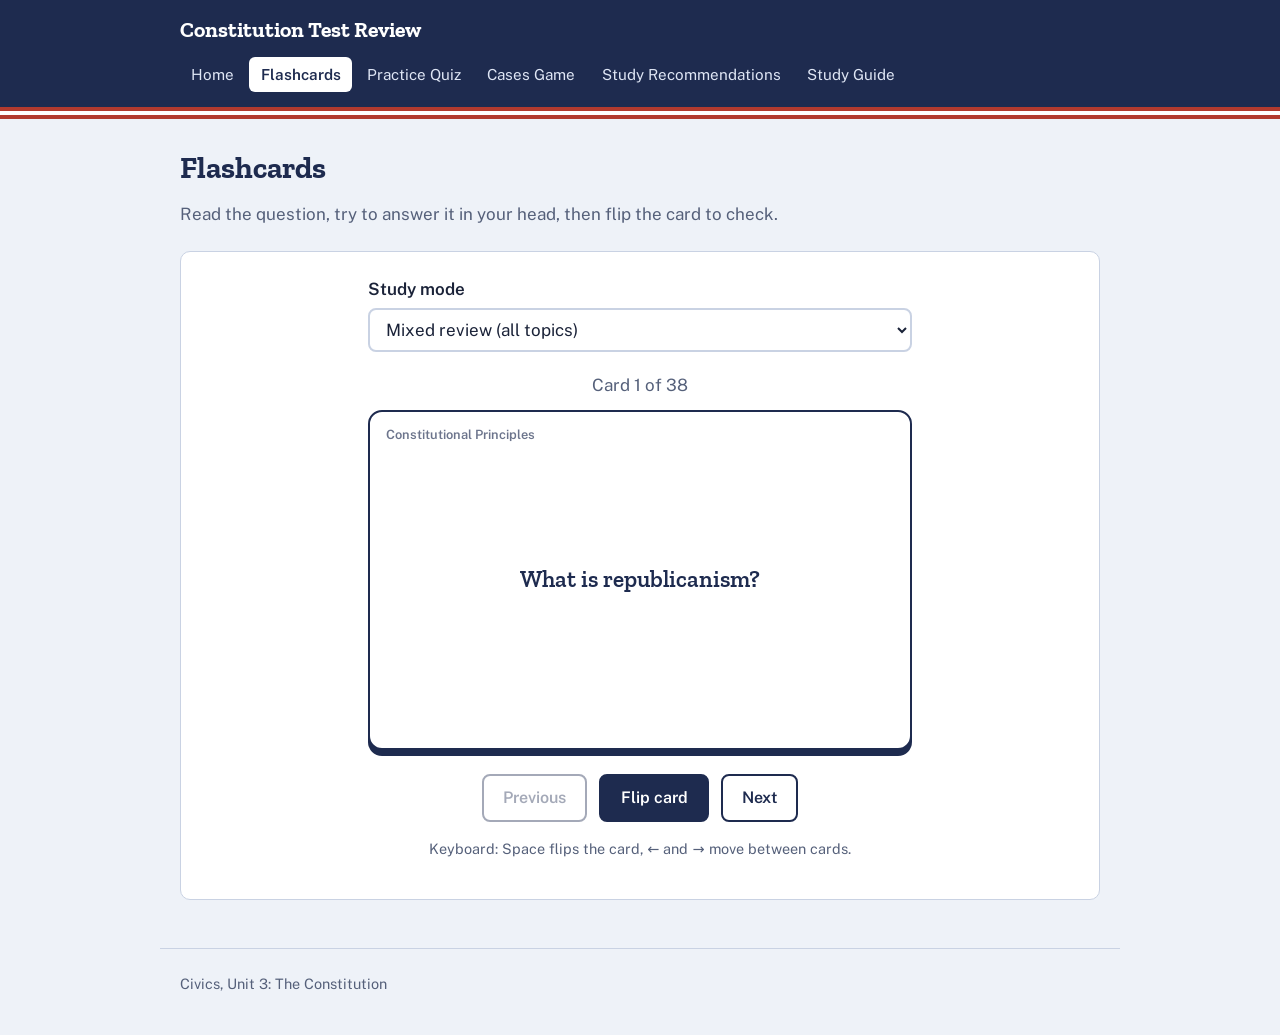
==== constitution-review/flashcards.html @ 8484e354 "Add files via upload" ====
<!doctype html>
<html lang="en">
<head>
<meta charset="utf-8">
<meta name="viewport" content="width=device-width, initial-scale=1">
<title>Flashcards · Constitution Test Review</title>
<link rel="preconnect" href="https://fonts.googleapis.com">
<link rel="preconnect" href="https://fonts.gstatic.com" crossorigin>
<link href="https://fonts.googleapis.com/css2?family=Public+Sans:ital,wght@0,400;0,600;0,700;1,400&family=Zilla+Slab:wght@600;700&display=swap" rel="stylesheet">
<link rel="stylesheet" href="assets/style.css">
</head>
<body>
<main>
  <div class="page-head">
    <h2>Flashcards</h2>
    <p>Read the question, try to answer it in your head, then flip the card to check.</p>
  </div>

  <div class="panel">
    <div class="flash-controls">
      <label class="field-label" for="topic-select">Study mode</label>
      <select id="topic-select">
        <option value="mixed">Mixed review (all topics)</option>
      </select>
    </div>

    <div class="card-count" id="card-counter" aria-live="polite">Loading cards…</div>

    <button type="button" class="flashcard" id="flashcard" aria-label="Flashcard. Select to flip.">
      <div class="inner">
        <div class="face front"><span class="tag" id="card-topic-front"></span><span id="card-question"></span></div>
        <div class="face back"><span class="tag">Answer</span><span id="card-answer"></span></div>
      </div>
    </button>

    <div class="btn-row">
      <button type="button" class="btn secondary" id="prev-card">Previous</button>
      <button type="button" class="btn" id="flip-card">Flip card</button>
      <button type="button" class="btn secondary" id="next-card">Next</button>
    </div>
    <p class="hint">Keyboard: Space flips the card, ← and → move between cards.</p>
  </div>
</main>
<script src="assets/site.js"></script>
<script src="assets/flashcards.js"></script>
</body>
</html>
---- constitution-review/assets/style.css ----
/* ==========================================================
   Constitution Test Review — shared styles
   Colors and fonts live in the :root block so you can
   restyle the whole site by changing a few lines.
   ========================================================== */
:root {
  --navy: #1e2b4f;
  --navy-soft: #33456f;
  --brick: #b23a2e;
  --gold: #d9a033;
  --wash: #eef2f8;
  --paper: #ffffff;
  --line: #c9d2e3;
  --text: #1a2238;
  --muted: #55607a;
  --good: #2e7d4f;
  --good-bg: #e6f3eb;
  --warn: #9a6a00;
  --warn-bg: #fbf1da;
  --bad: #b23a2e;
  --bad-bg: #f8e5e2;

  --font-head: "Zilla Slab", Rockwell, "Roboto Slab", Georgia, serif;
  --font-body: "Public Sans", "Segoe UI", system-ui, -apple-system, Arial, sans-serif;

  --radius: 10px;
  --maxw: 60rem;
}

*, *::before, *::after { box-sizing: border-box; }

html { -webkit-text-size-adjust: 100%; }

body {
  margin: 0;
  font-family: var(--font-body);
  font-size: 1.0625rem;
  line-height: 1.55;
  color: var(--text);
  background: var(--wash);
}

h1, h2, h3, h4 {
  font-family: var(--font-head);
  line-height: 1.15;
  color: var(--navy);
  margin: 0 0 0.5em;
}
h1 { font-size: clamp(2.2rem, 6vw, 3.6rem); font-weight: 700; }
h2 { font-size: 1.9rem; font-weight: 700; }
h3 { font-size: 1.35rem; font-weight: 600; }
h4 { font-size: 1.1rem; font-weight: 600; }
p { margin: 0 0 1em; }
a { color: var(--navy-soft); }
img { max-width: 100%; }

:focus-visible { outline: 3px solid var(--gold); outline-offset: 2px; }

.visually-hidden {
  position: absolute; width: 1px; height: 1px; overflow: hidden;
  clip: rect(0 0 0 0); white-space: nowrap;
}

/* ---------- Header + nav ---------- */
.site-header { background: var(--navy); color: #fff; }
.site-header .inner {
  max-width: var(--maxw); margin: 0 auto; padding: 0.9rem 1.25rem;
  display: flex; flex-wrap: wrap; align-items: center; justify-content: space-between; gap: 0.6rem 1.5rem;
}
.site-name {
  font-family: var(--font-head); font-weight: 700; font-size: 1.35rem;
  color: #fff; text-decoration: none;
}
.site-nav { display: flex; flex-wrap: wrap; gap: 0.25rem; }
.site-nav a {
  color: #dfe6f5; text-decoration: none; font-size: 0.95rem;
  padding: 0.35rem 0.7rem; border-radius: 6px;
}
.site-nav a:hover { background: var(--navy-soft); color: #fff; }
.site-nav a[aria-current="page"] { background: #fff; color: var(--navy); font-weight: 600; }

/* The bunting stripe under the header: the site's one signature element */
.bunting {
  height: 12px;
  background: linear-gradient(to bottom,
    var(--brick) 0 4px, #fff 4px 8px, var(--brick) 8px 12px);
}

main { max-width: var(--maxw); margin: 0 auto; padding: 2rem 1.25rem 3rem; }

.site-footer {
  max-width: var(--maxw); margin: 0 auto; padding: 1.5rem 1.25rem 2.5rem;
  color: var(--muted); font-size: 0.9rem; border-top: 1px solid var(--line);
}

/* ---------- Home ---------- */
.hero { padding: 1rem 0 2rem; max-width: 42rem; }
.hero h1 { margin-bottom: 0.3em; }
.hero p { font-size: 1.2rem; color: var(--muted); }

.activity-grid {
  display: grid; gap: 1rem;
  grid-template-columns: repeat(2, 1fr);
}
@media (max-width: 640px) { .activity-grid { grid-template-columns: 1fr; } }
.activity {
  display: block; text-decoration: none; color: inherit;
  background: var(--paper); border: 1px solid var(--line);
  border-top: 6px solid var(--stripe, var(--navy));
  border-radius: 4px 4px var(--radius) var(--radius);
  padding: 1.25rem 1.25rem 1.1rem;
}
.activity:hover { border-color: var(--stripe, var(--navy)); }
.activity:hover h3 { text-decoration: underline; }
.activity .icon { font-size: 2rem; line-height: 1; display: block; margin-bottom: 0.6rem; }
.activity h3 { margin-bottom: 0.25em; }
.activity p { margin: 0; color: var(--muted); font-size: 0.97rem; }
.activity.wide { grid-column: 1 / -1; }

/* ---------- Generic building blocks ---------- */
.page-head { margin-bottom: 1.5rem; }
.page-head p { color: var(--muted); max-width: 40rem; }

.panel {
  background: var(--paper); border: 1px solid var(--line);
  border-radius: var(--radius); padding: 1.5rem;
}
.panel + .panel { margin-top: 1rem; }
.center { text-align: center; }

.btn {
  font: inherit; font-weight: 600; font-size: 1rem;
  border: 2px solid var(--navy); background: var(--navy); color: #fff;
  border-radius: 8px; padding: 0.6rem 1.2rem; cursor: pointer;
  display: inline-block; text-decoration: none;
}
.btn:hover { background: var(--navy-soft); border-color: var(--navy-soft); }
.btn.secondary { background: transparent; color: var(--navy); }
.btn.secondary:hover { background: var(--wash); }
.btn.red { background: var(--brick); border-color: var(--brick); }
.btn.big { font-size: 1.1rem; padding: 0.8rem 1.6rem; }
.btn:disabled { opacity: 0.4; cursor: not-allowed; }
.btn-row { display: flex; flex-wrap: wrap; gap: 0.75rem; justify-content: center; margin-top: 1.5rem; }
.btn-row.spread { justify-content: space-between; }

.hidden { display: none !important; }

.meta-row {
  display: flex; justify-content: space-between; flex-wrap: wrap; gap: 0.5rem;
  font-size: 0.95rem; color: var(--muted); margin-bottom: 0.5rem;
}
.progress { height: 8px; background: var(--wash); border-radius: 99px; overflow: hidden; margin-bottom: 1.5rem; }
.progress > div { height: 100%; width: 0; background: var(--navy); transition: width 0.3s; }

.question { font-family: var(--font-head); font-size: 1.4rem; font-weight: 600; color: var(--navy); margin-bottom: 1rem; }

.choices { display: grid; gap: 0.6rem; }
.choice {
  font: inherit; text-align: left; width: 100%;
  background: var(--paper); color: var(--text);
  border: 2px solid var(--line); border-radius: 8px;
  padding: 0.75rem 1rem; cursor: pointer;
  display: flex; gap: 0.75rem; align-items: baseline;
}
.choice:hover { border-color: var(--navy-soft); background: #f7f9fd; }
.choice .letter {
  font-weight: 700; color: var(--navy-soft); flex: none; width: 1.4rem;
}
.choice[aria-pressed="true"] { border-color: var(--navy); background: #e3e9f5; }
.choice.correct { border-color: var(--good); background: var(--good-bg); }
.choice.wrong { border-color: var(--bad); background: var(--bad-bg); }
.choice:disabled { cursor: default; }

.callout { border-radius: 8px; padding: 1rem 1.25rem; border: 1px solid; margin-top: 1.25rem; }
.callout.good { background: var(--good-bg); border-color: #b6d9c3; }
.callout.bad { background: var(--bad-bg); border-color: #e6bab3; }
.callout.warn { background: var(--warn-bg); border-color: #ecd49d; }
.callout.info { background: #e8eef9; border-color: var(--line); }
.callout h4 { margin-bottom: 0.3em; }
.callout p:last-child, .callout ul:last-child { margin-bottom: 0; }

.score-big { font-family: var(--font-head); font-size: 3rem; font-weight: 700; color: var(--navy); margin: 0.2em 0; }

select {
  font: inherit; padding: 0.55rem 0.75rem; border: 2px solid var(--line);
  border-radius: 8px; background: var(--paper); color: var(--text); width: 100%;
}
label.field-label { display: block; font-weight: 600; margin-bottom: 0.35rem; }

.load-error { background: var(--bad-bg); border: 1px solid #e6bab3; border-radius: 8px; padding: 1rem 1.25rem; }

/* ---------- Flashcards ---------- */
.flash-controls { max-width: 34rem; margin: 0 auto 1.25rem; }
.card-count { text-align: center; color: var(--muted); margin-bottom: 0.75rem; }
.flashcard {
  perspective: 1200px; max-width: 34rem; margin: 0 auto;
  aspect-ratio: 8 / 5; min-height: 14rem; cursor: pointer;
  background: none; border: 0; padding: 0; width: 100%; display: block;
  font: inherit; color: inherit;
}
.flashcard .inner {
  position: relative; width: 100%; height: 100%;
  transition: transform 0.5s; transform-style: preserve-3d;
}
.flashcard.flipped .inner { transform: rotateY(180deg); }
.flashcard .face {
  position: absolute; inset: 0; backface-visibility: hidden; -webkit-backface-visibility: hidden;
  border-radius: 14px; padding: 1.75rem; display: flex; flex-direction: column;
  align-items: center; justify-content: center; text-align: center;
}
.flashcard .front {
  background: var(--paper); border: 2px solid var(--navy);
  font-family: var(--font-head); font-size: 1.45rem; font-weight: 600; color: var(--navy);
  box-shadow: 0 6px 0 var(--navy);
}
.flashcard .back {
  background: var(--navy); color: #fff; transform: rotateY(180deg);
  font-size: 1.2rem; box-shadow: 0 6px 0 var(--brick);
}
.flashcard .tag {
  position: absolute; top: 0.8rem; left: 1rem; font-family: var(--font-body);
  font-size: 0.8rem; font-weight: 600; opacity: 0.65;
}
.hint { text-align: center; color: var(--muted); font-size: 0.9rem; margin-top: 1rem; }

/* ---------- Game ---------- */
.game-stats {
  display: flex; justify-content: space-between; align-items: center; flex-wrap: wrap; gap: 1rem;
  background: var(--wash); border-radius: 8px; padding: 0.75rem 1.25rem; margin-bottom: 1.25rem;
}
.game-stats .stat { text-align: center; }
.game-stats .num { font-family: var(--font-head); font-size: 1.8rem; font-weight: 700; color: var(--navy); line-height: 1; }
.game-stats .lbl { font-size: 0.85rem; color: var(--muted); }
.lives { font-size: 1.4rem; letter-spacing: 0.15em; }
.scenario {
  border-left: 6px solid var(--gold); background: #fdf8ec;
  padding: 1rem 1.25rem; border-radius: 0 8px 8px 0; margin-bottom: 1.25rem;
  font-size: 1.1rem;
}
.rules { text-align: left; max-width: 32rem; margin: 1rem auto; padding-left: 1.2rem; }
.rules li { margin-bottom: 0.3rem; }

/* ---------- Recommendations ---------- */
.rec { border-radius: 8px; border: 1px solid; padding: 1rem 1.25rem; margin-top: 0.9rem; }
.rec .rec-head { display: flex; justify-content: space-between; gap: 1rem; flex-wrap: wrap; align-items: baseline; }
.rec h4 { margin: 0; }
.rec .rec-score { font-weight: 600; text-align: right; }
.rec .rec-score small { display: block; font-weight: 400; color: var(--muted); }
.rec p { margin: 0.5rem 0 0; }
.rec.good { background: var(--good-bg); border-color: #b6d9c3; }
.rec.warn { background: var(--warn-bg); border-color: #ecd49d; }
.rec.bad { background: var(--bad-bg); border-color: #e6bab3; }
.rec a { font-weight: 600; }

/* ---------- Study guide ---------- */
.guide-section { margin-top: 2.5rem; }
.guide-section > h2 { border-bottom: 3px solid var(--navy); padding-bottom: 0.3rem; }
.two-col { display: grid; gap: 1rem 2rem; grid-template-columns: repeat(auto-fit, minmax(16rem, 1fr)); }
.popes { display: grid; gap: 1rem; grid-template-columns: repeat(auto-fit, minmax(15rem, 1fr)); }
.popes .panel { padding: 1.1rem 1.25rem; }
.popes .letter-big {
  font-family: var(--font-head); font-size: 2.4rem; font-weight: 700; color: var(--brick);
  line-height: 1; float: left; margin-right: 0.6rem;
}
.popes h3 { margin-bottom: 0.15em; }
.popes .q { color: var(--muted); font-style: italic; margin-bottom: 0.6rem; clear: both; padding-top: 0.4rem; }
.popes ul, .topic-card ul, .tips ul { padding-left: 1.2rem; margin: 0; }
.popes li, .topic-card li, .tips li { margin-bottom: 0.3rem; }
.topic-card { border-left: 6px solid var(--stripe, var(--navy)); }
.topic-card h4 { margin-top: 0.8rem; }
.facts { display: flex; flex-wrap: wrap; gap: 1rem; }
.fact { flex: 1 1 14rem; }

@media (max-width: 560px) {
  main { padding-top: 1.25rem; }
  .panel { padding: 1.1rem; }
  .question { font-size: 1.2rem; }
  .flashcard .front { font-size: 1.2rem; }
  .flashcard .back { font-size: 1.05rem; }
}

@media (prefers-reduced-motion: reduce) {
  .flashcard .inner, .progress > div { transition: none; }
}

@media print {
  .site-header, .bunting, .site-footer, .btn { display: none; }
  body { background: #fff; }
  .panel { border-color: #999; }
}

/* Panels sitting side by side in a grid shouldn't get the stacked-panel top margin */
.facts > .panel, .popes > .panel, .two-col > .panel, .activity-grid > * { margin-top: 0; }
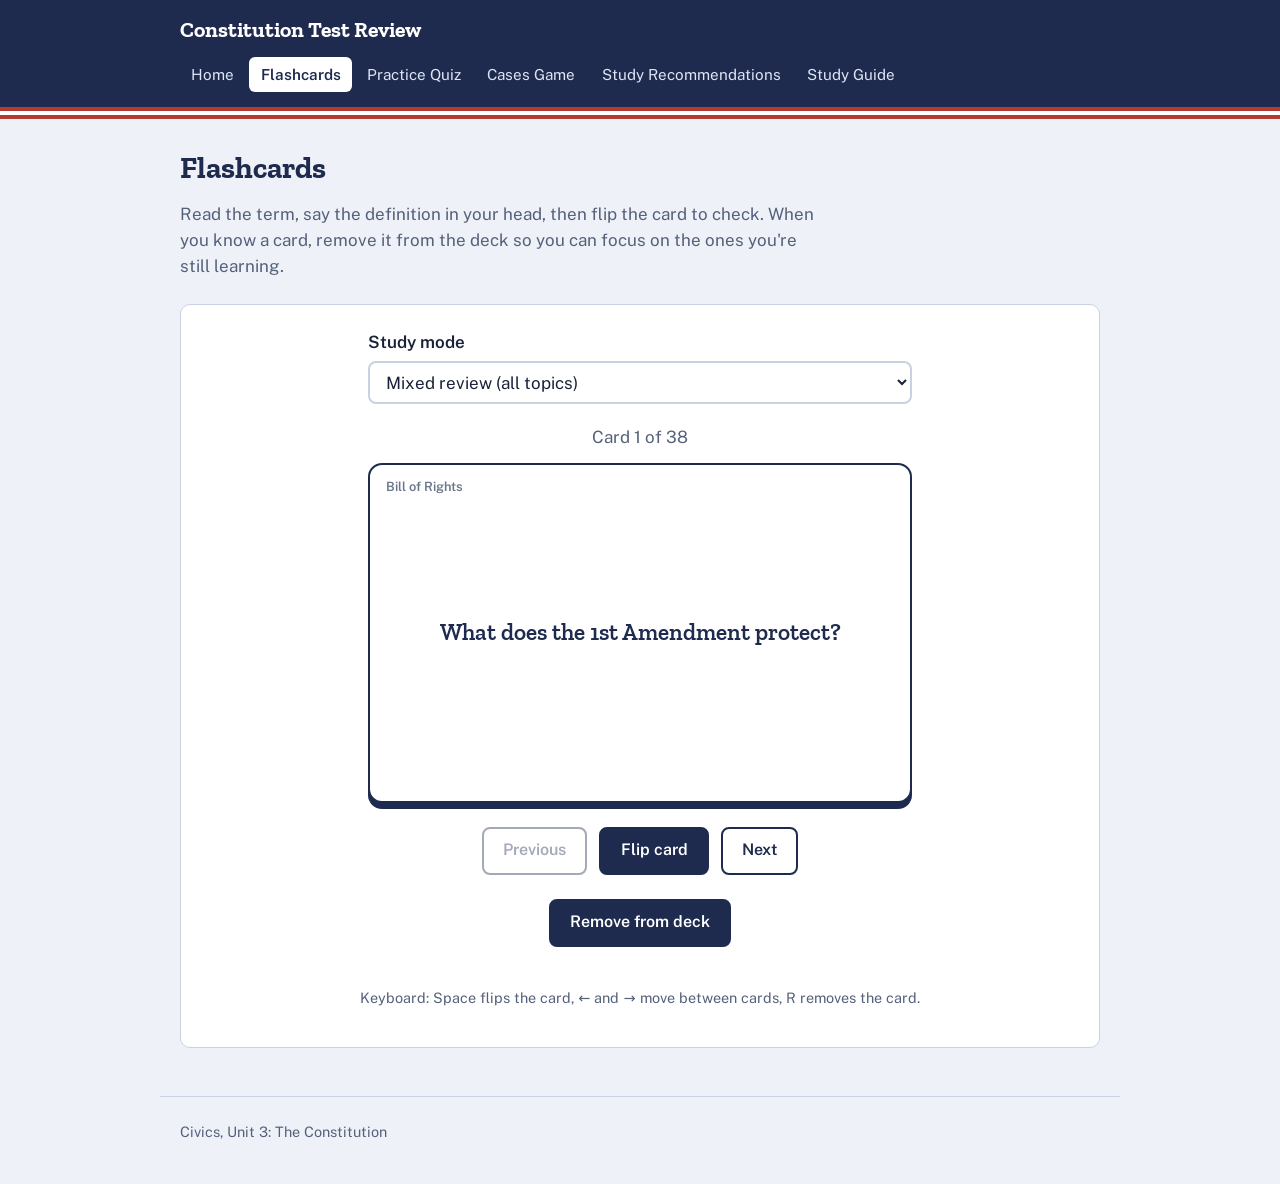
==== commit cbaa2b2f: "Update flashcards.html" ====
--- a/constitution-review/flashcards.html
+++ b/constitution-review/flashcards.html
@@ -13,7 +13,7 @@
 <main>
   <div class="page-head">
     <h2>Flashcards</h2>
-    <p>Read the question, try to answer it in your head, then flip the card to check.</p>
+    <p>Read the term, say the definition in your head, then flip the card to check. When you know a card, remove it from the deck so you can focus on the ones you're still learning.</p>
   </div>
 
   <div class="panel">
@@ -26,19 +26,33 @@
 
     <div class="card-count" id="card-counter" aria-live="polite">Loading cards…</div>
 
-    <button type="button" class="flashcard" id="flashcard" aria-label="Flashcard. Select to flip.">
-      <div class="inner">
-        <div class="face front"><span class="tag" id="card-topic-front"></span><span id="card-question"></span></div>
-        <div class="face back"><span class="tag">Answer</span><span id="card-answer"></span></div>
+    <div id="card-area">
+      <button type="button" class="flashcard" id="flashcard" aria-label="Flashcard. Select to flip.">
+        <div class="inner">
+          <div class="face front"><span class="tag" id="card-topic-front"></span><span id="card-question"></span></div>
+          <div class="face back"><span class="tag">Definition</span><span id="card-answer"></span></div>
+        </div>
+      </button>
+
+      <div class="btn-row">
+        <button type="button" class="btn secondary" id="prev-card">Previous</button>
+        <button type="button" class="btn" id="flip-card">Flip card</button>
+        <button type="button" class="btn secondary" id="next-card">Next</button>
       </div>
-    </button>
+      <div class="btn-row deck-row">
+        <button type="button" class="btn remove" id="remove-card">Remove from deck</button>
+      </div>
+    </div>
 
-    <div class="btn-row">
-      <button type="button" class="btn secondary" id="prev-card">Previous</button>
-      <button type="button" class="btn" id="flip-card">Flip card</button>
-      <button type="button" class="btn secondary" id="next-card">Next</button>
+    <div id="deck-done" class="callout good center hidden">
+      <h4>You removed every card in this deck!</h4>
+      <p>Put them back to review again, or choose another study mode.</p>
     </div>
-    <p class="hint">Keyboard: Space flips the card, ← and → move between cards.</p>
+
+    <div class="btn-row deck-row">
+      <button type="button" class="btn secondary hidden" id="restore-cards"></button>
+    </div>
+    <p class="hint">Keyboard: Space flips the card, ← and → move between cards, R removes the card.</p>
   </div>
 </main>
 <script src="assets/site.js"></script>
--- a/constitution-review/assets/style.css
+++ b/constitution-review/assets/style.css
@@ -185,7 +185,7 @@
   font: inherit; padding: 0.55rem 0.75rem; border: 2px solid var(--line);
   border-radius: 8px; background: var(--paper); color: var(--text); width: 100%;
 }
-label.field-label { display: block; font-weight: 600; margin-bottom: 0.35rem; }
+label.field-label, legend.field-label { display: block; font-weight: 600; margin-bottom: 0.35rem; }
 
 .load-error { background: var(--bad-bg); border: 1px solid #e6bab3; border-radius: 8px; padding: 1rem 1.25rem; }
 
@@ -291,3 +291,17 @@
 
 /* Panels sitting side by side in a grid shouldn't get the stacked-panel top margin */
 .facts > .panel, .popes > .panel, .two-col > .panel, .activity-grid > * { margin-top: 0; }
+
+/* ---------- Quiz topic picker ---------- */
+.topic-pick { border: 0; padding: 0; margin: 0; }
+.topic-list { display: grid; gap: 0.6rem; grid-template-columns: repeat(auto-fit, minmax(15rem, 1fr)); margin-top: 0.5rem; }
+.topic-option {
+  display: flex; align-items: center; gap: 0.75rem; cursor: pointer;
+  border: 2px solid var(--line); border-radius: 8px; padding: 0.75rem 1rem; background: var(--paper);
+}
+.topic-option:hover { border-color: var(--navy-soft); }
+.topic-option:has(input:checked) { border-color: var(--navy); background: #e3e9f5; }
+.topic-option input { accent-color: var(--navy); width: 1.1rem; height: 1.1rem; flex: none; }
+.topic-option .name { font-weight: 600; }
+.topic-option .count { display: block; font-size: 0.88rem; color: var(--muted); }
+.topic-option.all { grid-column: 1 / -1; }
